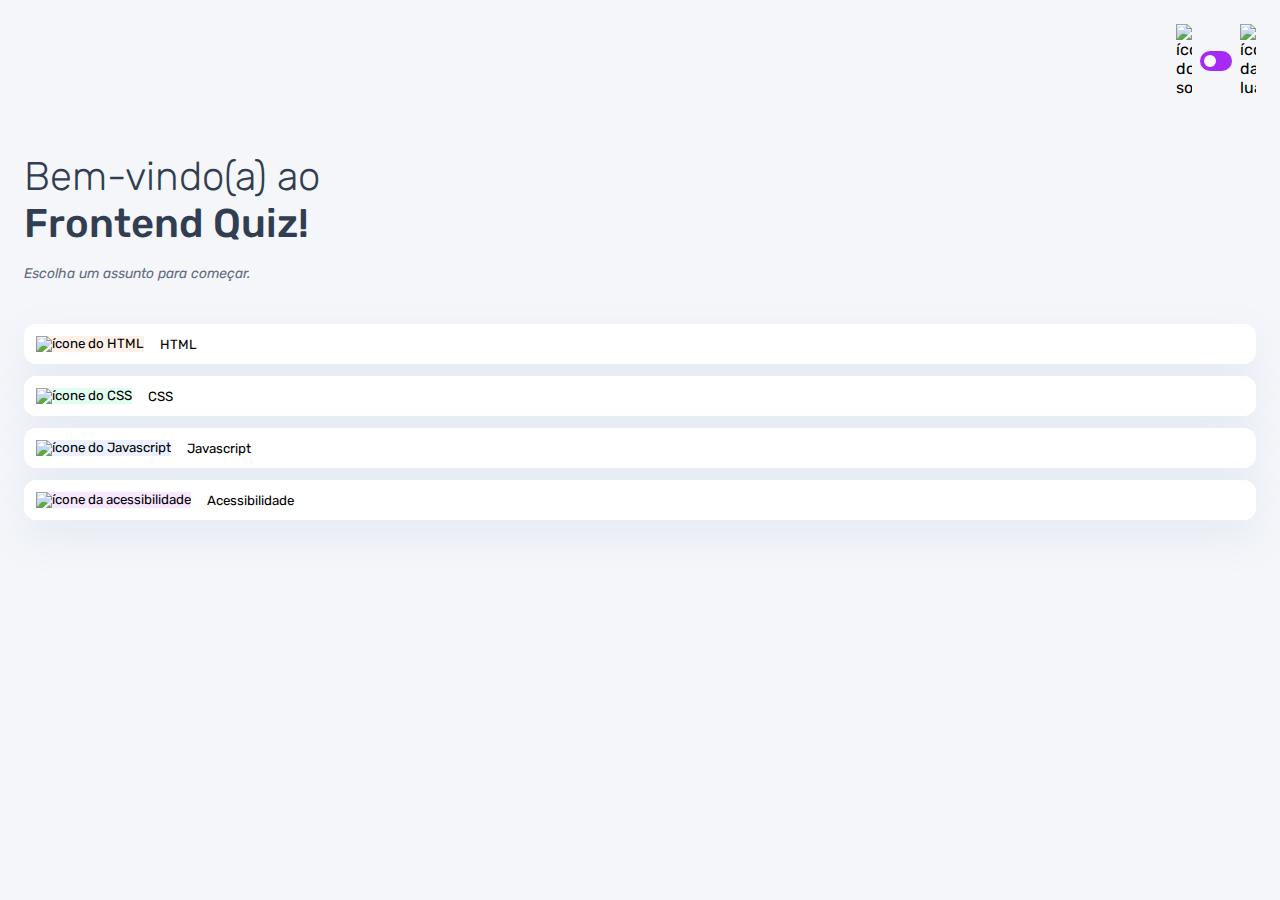
==== index.html @ bc5bc503 "Primeira parte da estilização dos botões de assunto" ====
<!DOCTYPE html>
<html lang="pt-br">
  <head>
    <meta charset="UTF-8" />
    <meta name="viewport" content="width=device-width, initial-scale=1.0" />
    <link rel="preconnect" href="https://fonts.googleapis.com" />
    <link rel="preconnect" href="https://fonts.gstatic.com" crossorigin />
    <link
      href="https://fonts.googleapis.com/css2?family=Rubik:ital,wght@0,300..900;1,300..900&display=swap"
      rel="stylesheet"
    />
    <link rel="stylesheet" href="style.css" />
    <title>Quiz App</title>
  </head>
  <body>
    <header>
      <div class="tema">
        <img src="./assets/images/icon-sun-dark.svg" alt="ícone do sol" />
        <button>
          <div></div>
        </button>
        <img src="./assets/images/icon-moon-dark.svg" alt="ícone da lua" />
      </div>
    </header>

    <main>
      <section class="boas_vindas">
        <h1>
          Bem-vindo(a) ao <br />
          <strong>Frontend Quiz!</strong>
        </h1>

        <p>Escolha um assunto para começar.</p>
      </section>

      <section class="assuntos">
        <button class="botao_html">
          <div>
            <img src="./assets/images/icon-html.svg" alt="ícone do HTML" />
          </div>
          HTML
        </button>

        <button class="botao_css">
          <div>
            <img src="./assets/images/icon-css.svg" alt="ícone do CSS" />
          </div>
          CSS
        </button>

        <button class="botao_javascript">
          <div>
            <img src="./assets/images/icon-js.svg" alt="ícone do Javascript" />
          </div>
          Javascript
        </button>

        <button class="botao_acessibilidade">
          <div>
            <img
              src="./assets/images/icon-accessibility.svg"
              alt="ícone da acessibilidade"
            />
          </div>
          Acessibilidade
        </button>
      </section>
    </main>
  </body>
</html>
---- style.css ----
* {
  margin: 0;
  padding: 0;
  box-sizing: border-box;
  font-family: "Rubik", sans-serif;
  -webkit-font-smoothing: antialiased;
}

:root {
  --bg-color: #f4f6fa;
  --purple: #a729f5;
  --primary-text-color: #313e51;
  --secundary-text-color: #626c7f;
  --button-bg: #fff;
  --shadow: 0px 16px 40px 0px rgba(143, 160, 193, 0.14);
  --bg-html: #fff1e9;
  --bg-css: #e0fdef;
  --bg-javascript: #ebf0ff;
  --bg-acessibilidade: #f6e7ff;
  --white: #fff;
  --bg-mobile: url(./assets/images/pattern-background-mobile-light.svg)
}

body {
  height: 100vh;
  background: var(--bg-mobile) var(--bg-color);
  background-repeat: no-repeat;
  background-size: cover;
}

header {
  padding: 16px 24px;
  display: flex;
  justify-content: flex-end;
}

.tema {
  padding: 8px 0;
  display: flex;
  align-items: center;
  gap: 8px;
}

.tema img {
  width: 16px;
}

.tema button {
  width: 32px;
  height: 20px;
  background-color: var(--purple);
  border: none;
  border-radius: 999px;
  padding: 4px;
}

.tema button div {
  background-color: var(--white);
  width: 12px;
  height: 12px;
  border-radius: 999px;
}

main {
  padding: 32px 24px;
}

.boas_vindas {
  margin-bottom: 40px;
}

.boas_vindas h1 {
  font-size: 40px;
  font-weight: 300;
  color: var(--primary-text-color);
  margin-bottom: 16px;
}

.boas_vindas h1 strong {
  font-weight: 500;
}

.boas_vindas p {
  color: var(--secundary-text-color);
  font-size: 14px;
  line-height: 150%;
  font-style: italic;
}

.assuntos {
  display: flex;
  flex-direction: column;
  gap: 12px;
}

.assuntos button {
  border: none;
  background: var(--button-bg);
  display: flex;
  align-items: center;
  gap: 16px;
  padding: 12px;
  border-radius: 12px;
  box-shadow: var(--shadow);
}

.botao_html div {
  background: var(--bg-html);
}

.botao_css div {
  background: var(--bg-css);
}

.botao_javascript div {
  background: var(--bg-javascript);
}

.botao_acessibilidade div {
  background: var(--bg-acessibilidade);
}
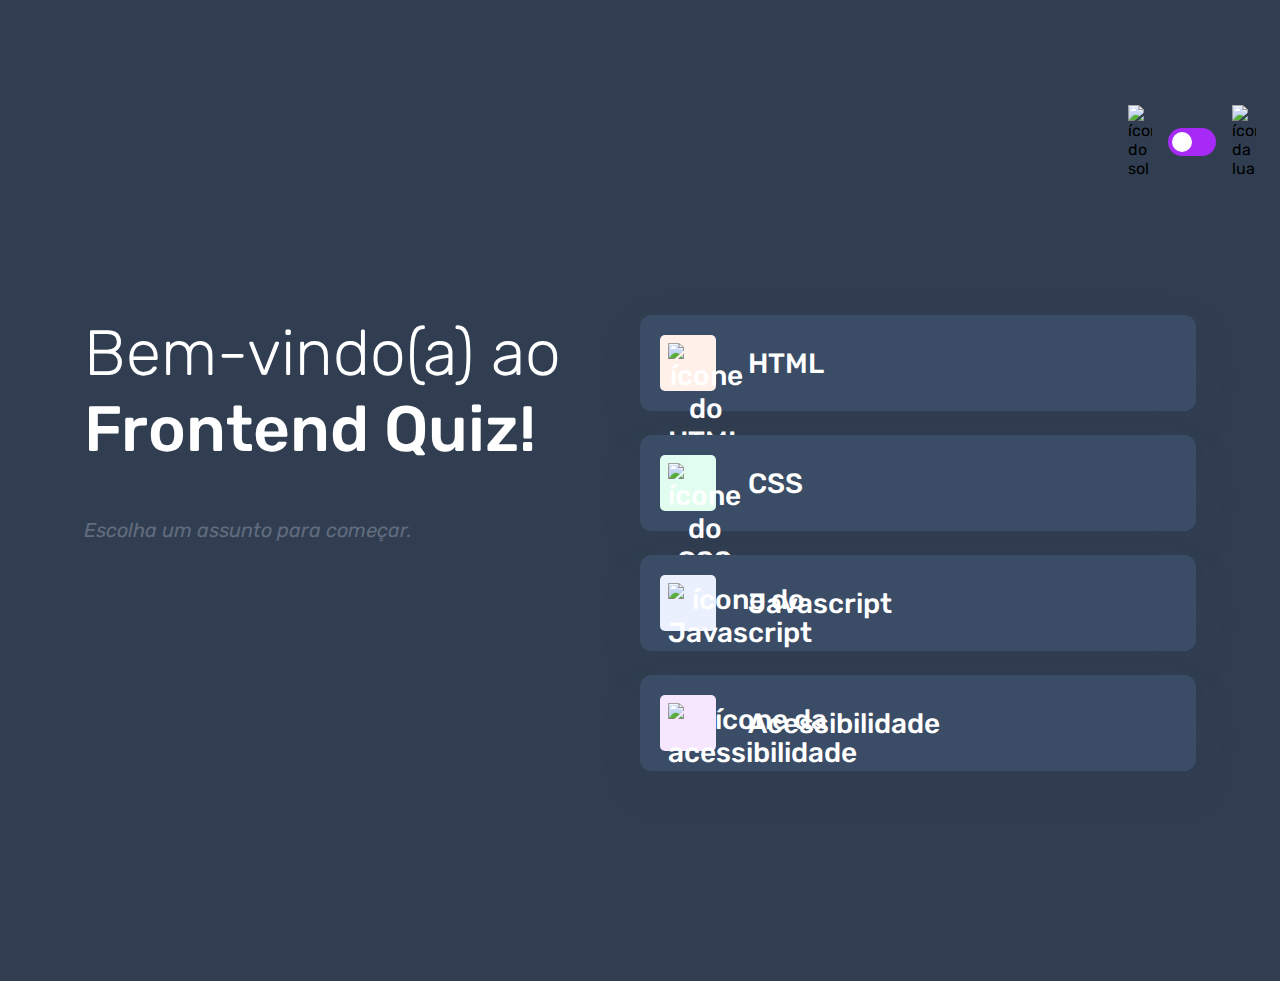
==== commit 22c69596: "Adaptação das cores para o tema escuro" ====
--- a/index.html
+++ b/index.html
@@ -12,7 +12,7 @@
     <link rel="stylesheet" href="style.css" />
     <title>Quiz App</title>
   </head>
-  <body>
+  <body class="escuro">
     <header>
       <div class="tema">
         <img src="./assets/images/icon-sun-dark.svg" alt="ícone do sol" />
--- a/style.css
+++ b/style.css
@@ -18,7 +18,17 @@
   --bg-javascript: #ebf0ff;
   --bg-acessibilidade: #f6e7ff;
   --white: #fff;
-  --bg-mobile: url(./assets/images/pattern-background-mobile-light.svg)
+  --bg-mobile: url(./assets/images/pattern-background-mobile-light.svg);
+  --bg-desktop: url(./assets/images/pattern-background-desktop-light.svg);
+}
+
+body.escuro {
+  --bg-color: #313e51;
+  --bg-mobile: url(./assets/images/pattern-background-mobile-dark.svg);
+  --bg-desktop: url(./assets/images/pattern-background-desktop-dark.svg);
+  --primary-text-color: #fff;
+  --button-bg: #3b4d66;
+  --shadow: 0px 16px 40px 0px rgba(49, 62, 81, 0.14);
 }
 
 body {
@@ -102,6 +112,20 @@
   padding: 12px;
   border-radius: 12px;
   box-shadow: var(--shadow);
+  font-size: 18px;
+  font-weight: 500;
+  color: var(--primary-text-color);
+}
+
+.assuntos button img {
+  width: 100%;
+}
+
+.assuntos button div {
+  width: 40px;
+  height: 40px;
+  padding: 5px;
+  border-radius: 5px;
 }
 
 .botao_html div {
@@ -119,3 +143,68 @@
 .botao_acessibilidade div {
   background: var(--bg-acessibilidade);
 }
+
+@media(min-width: 1100px) {
+  body {
+    background: var(--bg-desktop) var(--bg-color);
+    background-size: cover;
+    background-repeat: no-repeat;
+  }
+
+  header {
+    margin-block: 81px;
+  }
+
+  .tema {
+    gap: 16px;
+  }
+
+  .tema img {
+    width: 24px;
+  }
+
+  .tema button {
+    width: 48px;
+    height: 28px;
+  }
+
+  .tema button div {
+    width: 20px;
+    height: 20px;
+  }
+
+  main {
+    display: flex;
+    max-width: 1160px;
+    margin-inline: auto;
+  }
+
+  section {
+    width: 100%;
+  }
+
+  .boas_vindas h1 {
+    font-size: 64px;
+    margin-bottom: 48px;
+  }
+
+  .boas_vindas p {
+    font-size: 20px;
+  }
+
+  .assuntos {
+    gap: 24px;
+  }
+
+  .assuntos button {
+    font-size: 28px;
+    padding: 20px;
+    gap: 32px;
+  }
+
+  .assuntos button div {
+    width: 56px;
+    height: 56px;
+    padding: 8px;
+  }
+}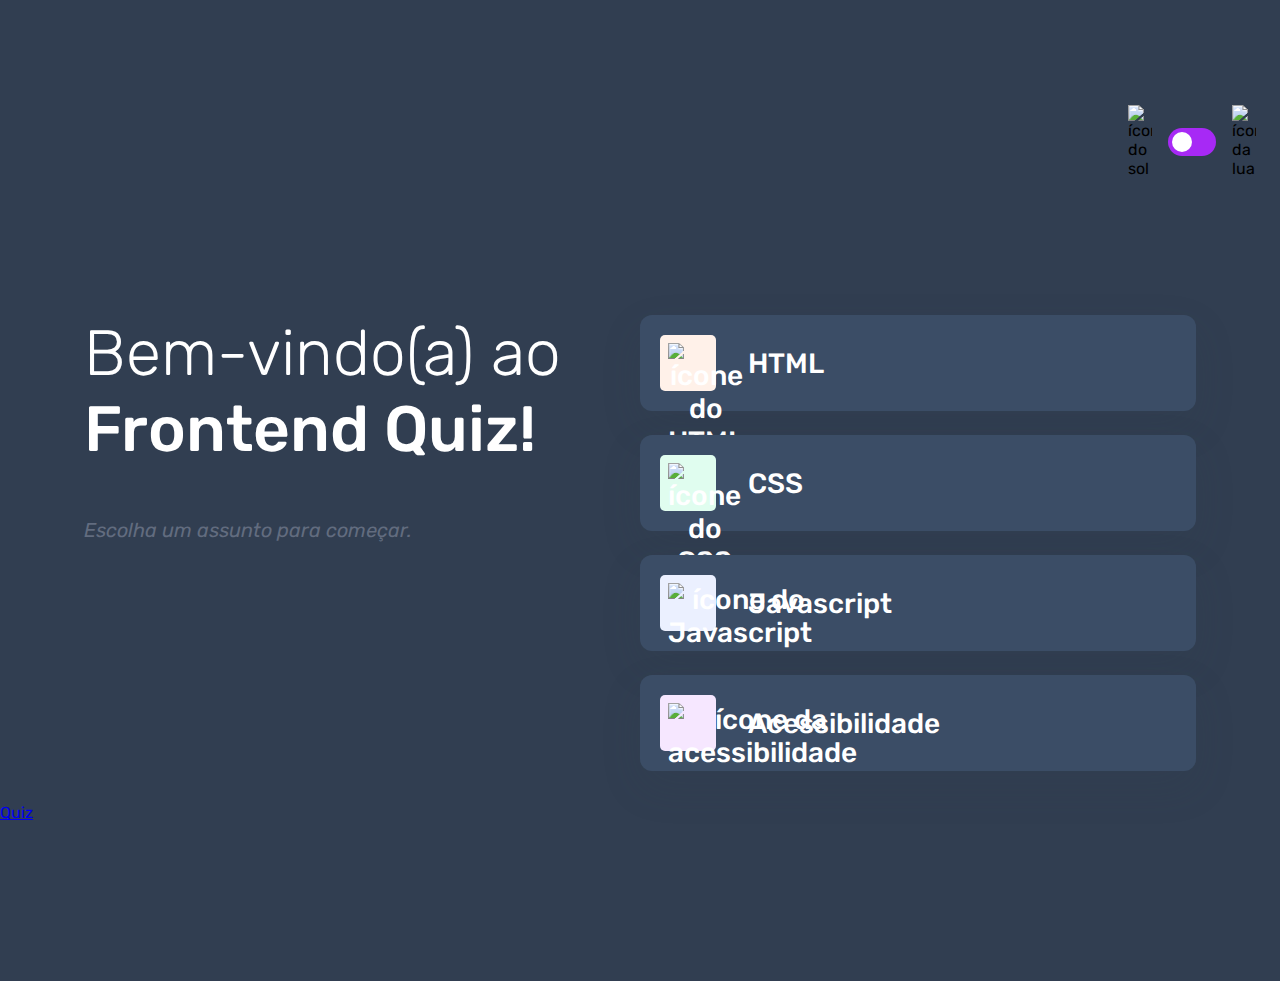
==== commit 167507f2: "Criação da página do quiz" ====
--- a/index.html
+++ b/index.html
@@ -66,5 +66,7 @@
         </button>
       </section>
     </main>
+
+    <a href="./pages/quiz/quiz.html">Quiz</a>
   </body>
 </html>
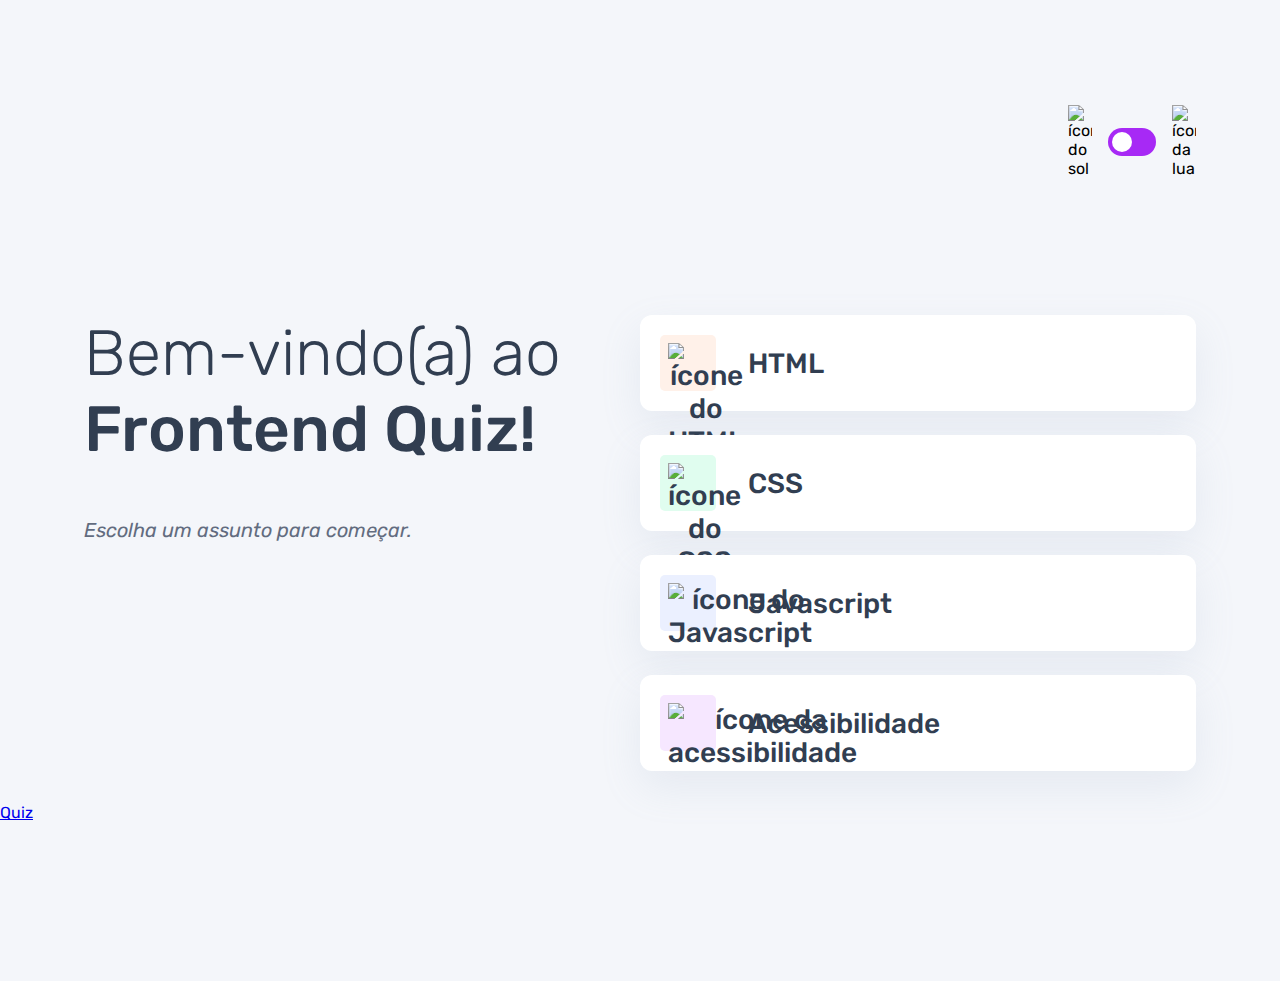
==== commit 7aa5c5f2: "primeiros ajustes do tema no javascript" ====
--- a/index.html
+++ b/index.html
@@ -10,9 +10,10 @@
       rel="stylesheet"
     />
     <link rel="stylesheet" href="style.css" />
+    <script src="./script.js" defer></script>
     <title>Quiz App</title>
   </head>
-  <body class="escuro">
+  <body>
     <header>
       <div class="tema">
         <img src="./assets/images/icon-sun-dark.svg" alt="ícone do sol" />
--- a/style.css
+++ b/style.css
@@ -27,6 +27,7 @@
   --bg-mobile: url(./assets/images/pattern-background-mobile-dark.svg);
   --bg-desktop: url(./assets/images/pattern-background-desktop-dark.svg);
   --primary-text-color: #fff;
+  --secundary-text-color: #abc1e1;
   --button-bg: #3b4d66;
   --shadow: 0px 16px 40px 0px rgba(49, 62, 81, 0.14);
 }
@@ -42,6 +43,8 @@
   padding: 16px 24px;
   display: flex;
   justify-content: flex-end;
+  max-width: 1160px;
+  margin-inline: auto;
 }
 
 .tema {
@@ -58,10 +61,11 @@
 .tema button {
   width: 32px;
   height: 20px;
-  background-color: var(--purple);
+  background: var(--purple);
   border: none;
   border-radius: 999px;
   padding: 4px;
+  display: flex;
 }
 
 .tema button div {
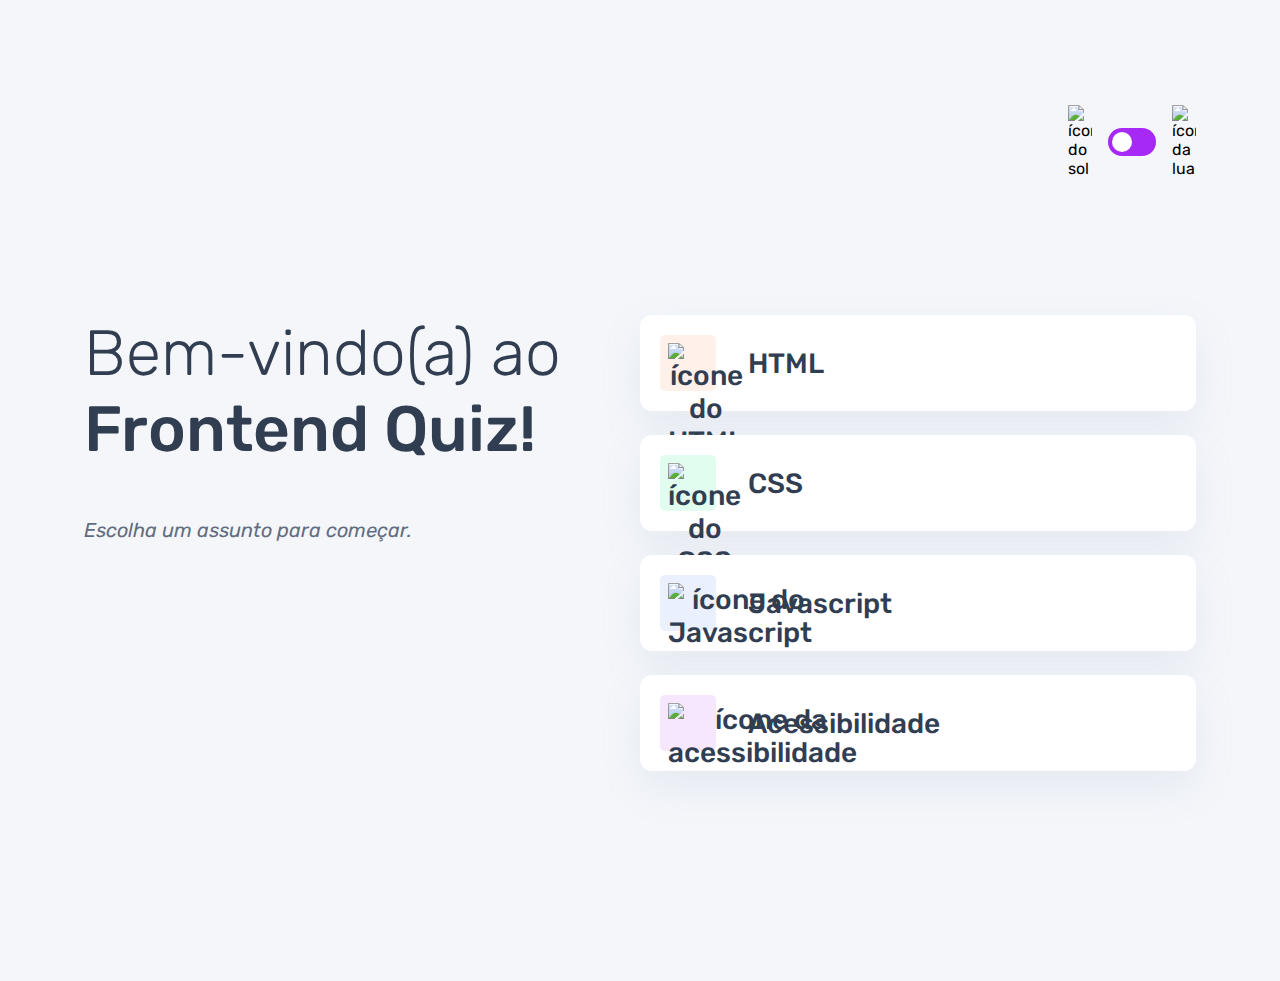
==== commit e1619a0e: "Adicionada a função para escolher o tema do quiz no index.html" ====
--- a/index.html
+++ b/index.html
@@ -10,7 +10,7 @@
       rel="stylesheet"
     />
     <link rel="stylesheet" href="style.css" />
-    <script src="./script.js" defer></script>
+    <script src="./script.js" type="module" defer></script>
     <title>Quiz App</title>
   </head>
   <body>
@@ -67,7 +67,5 @@
         </button>
       </section>
     </main>
-
-    <a href="./pages/quiz/quiz.html">Quiz</a>
   </body>
 </html>
--- a/style.css
+++ b/style.css
@@ -66,6 +66,7 @@
   border-radius: 999px;
   padding: 4px;
   display: flex;
+  cursor: pointer;
 }
 
 .tema button div {
@@ -119,6 +120,7 @@
   font-size: 18px;
   font-weight: 500;
   color: var(--primary-text-color);
+  cursor: pointer;
 }
 
 .assuntos button img {
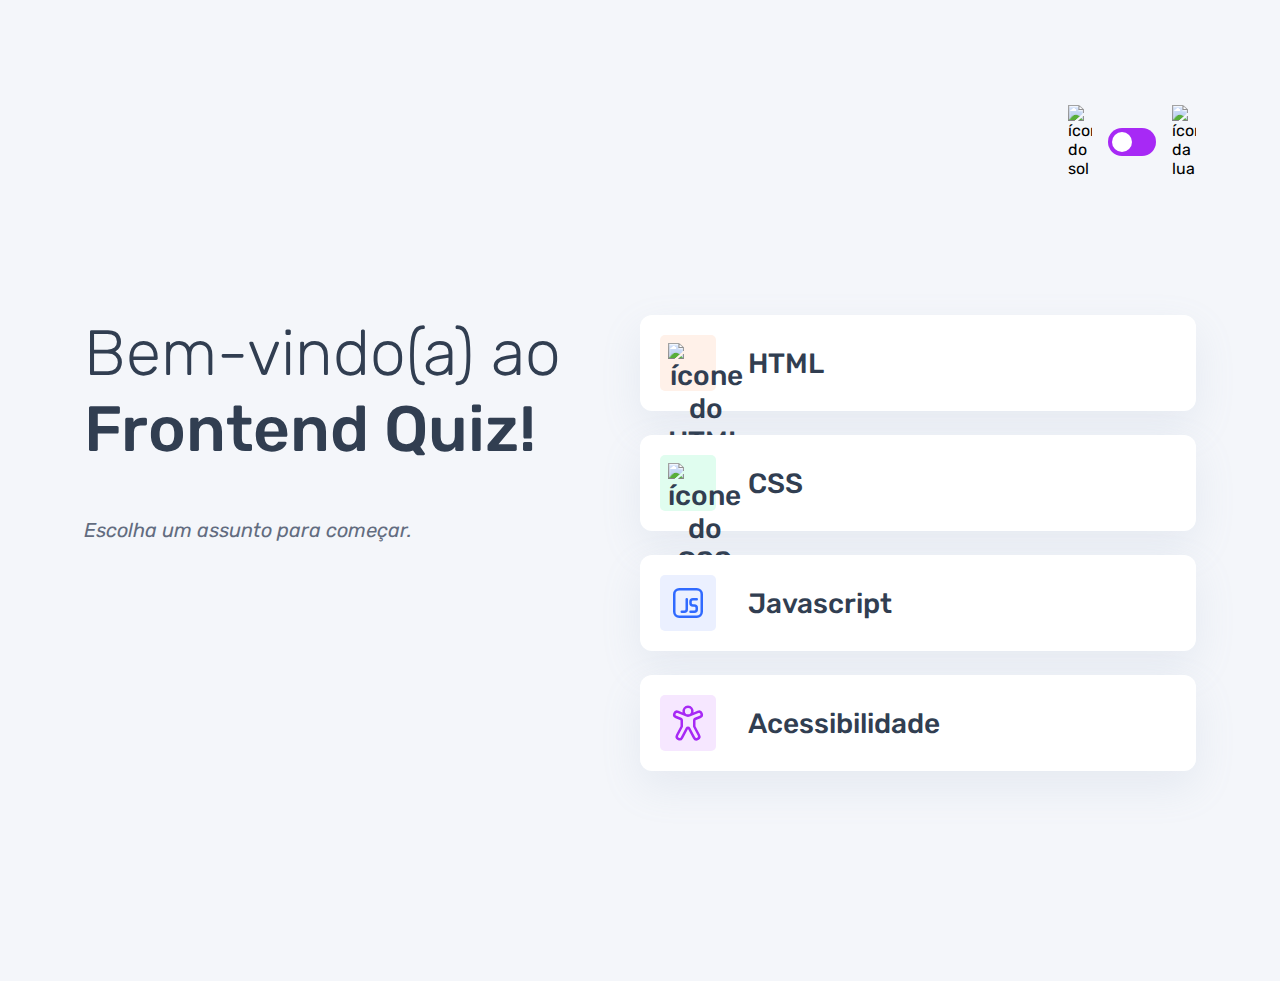
==== commit 20967b95: "alteração dinâmica do assunto da página" ====
--- a/index.html
+++ b/index.html
@@ -51,7 +51,7 @@
 
         <button class="botao_javascript">
           <div>
-            <img src="./assets/images/icon-js.svg" alt="ícone do Javascript" />
+            <img src="./assets/images/icon-javascript.svg" alt="ícone do Javascript" />
           </div>
           Javascript
         </button>
@@ -59,7 +59,7 @@
         <button class="botao_acessibilidade">
           <div>
             <img
-              src="./assets/images/icon-accessibility.svg"
+              src="./assets/images/icon-acessibilidade.svg"
               alt="ícone da acessibilidade"
             />
           </div>
